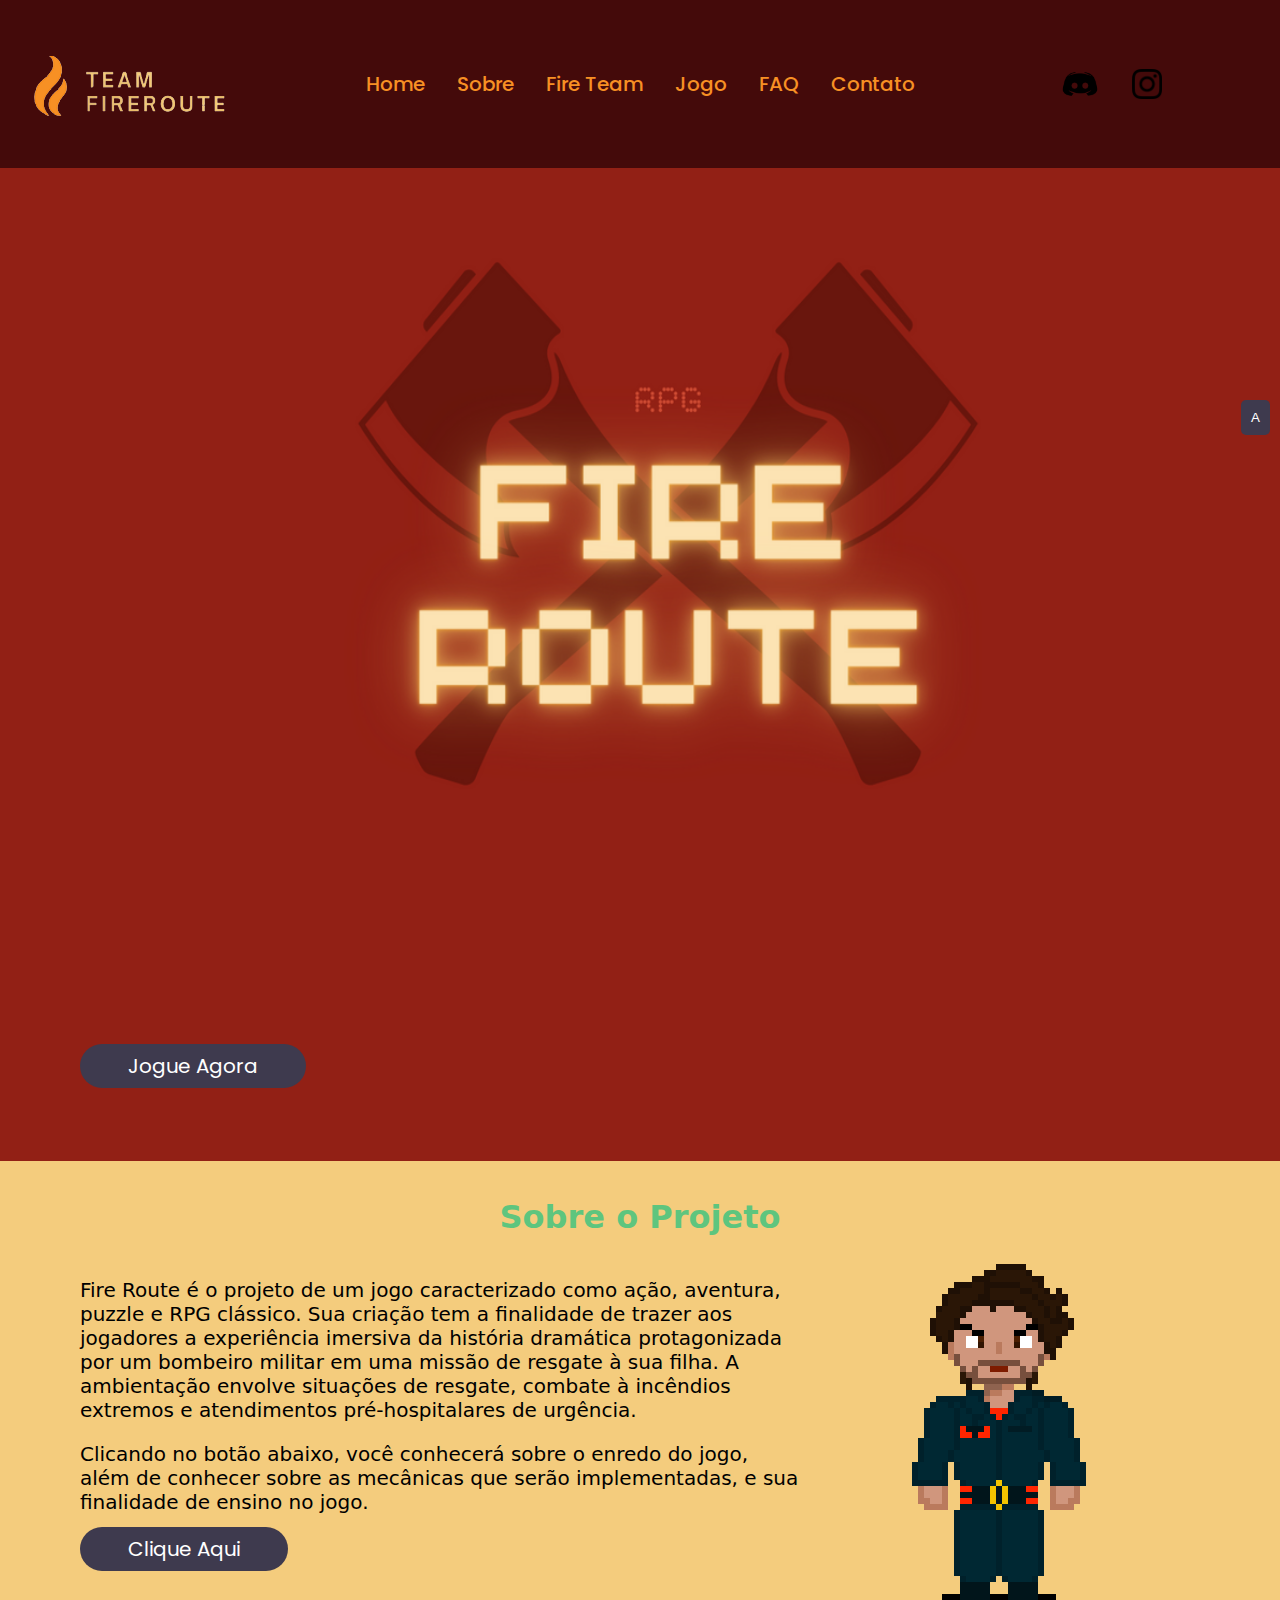
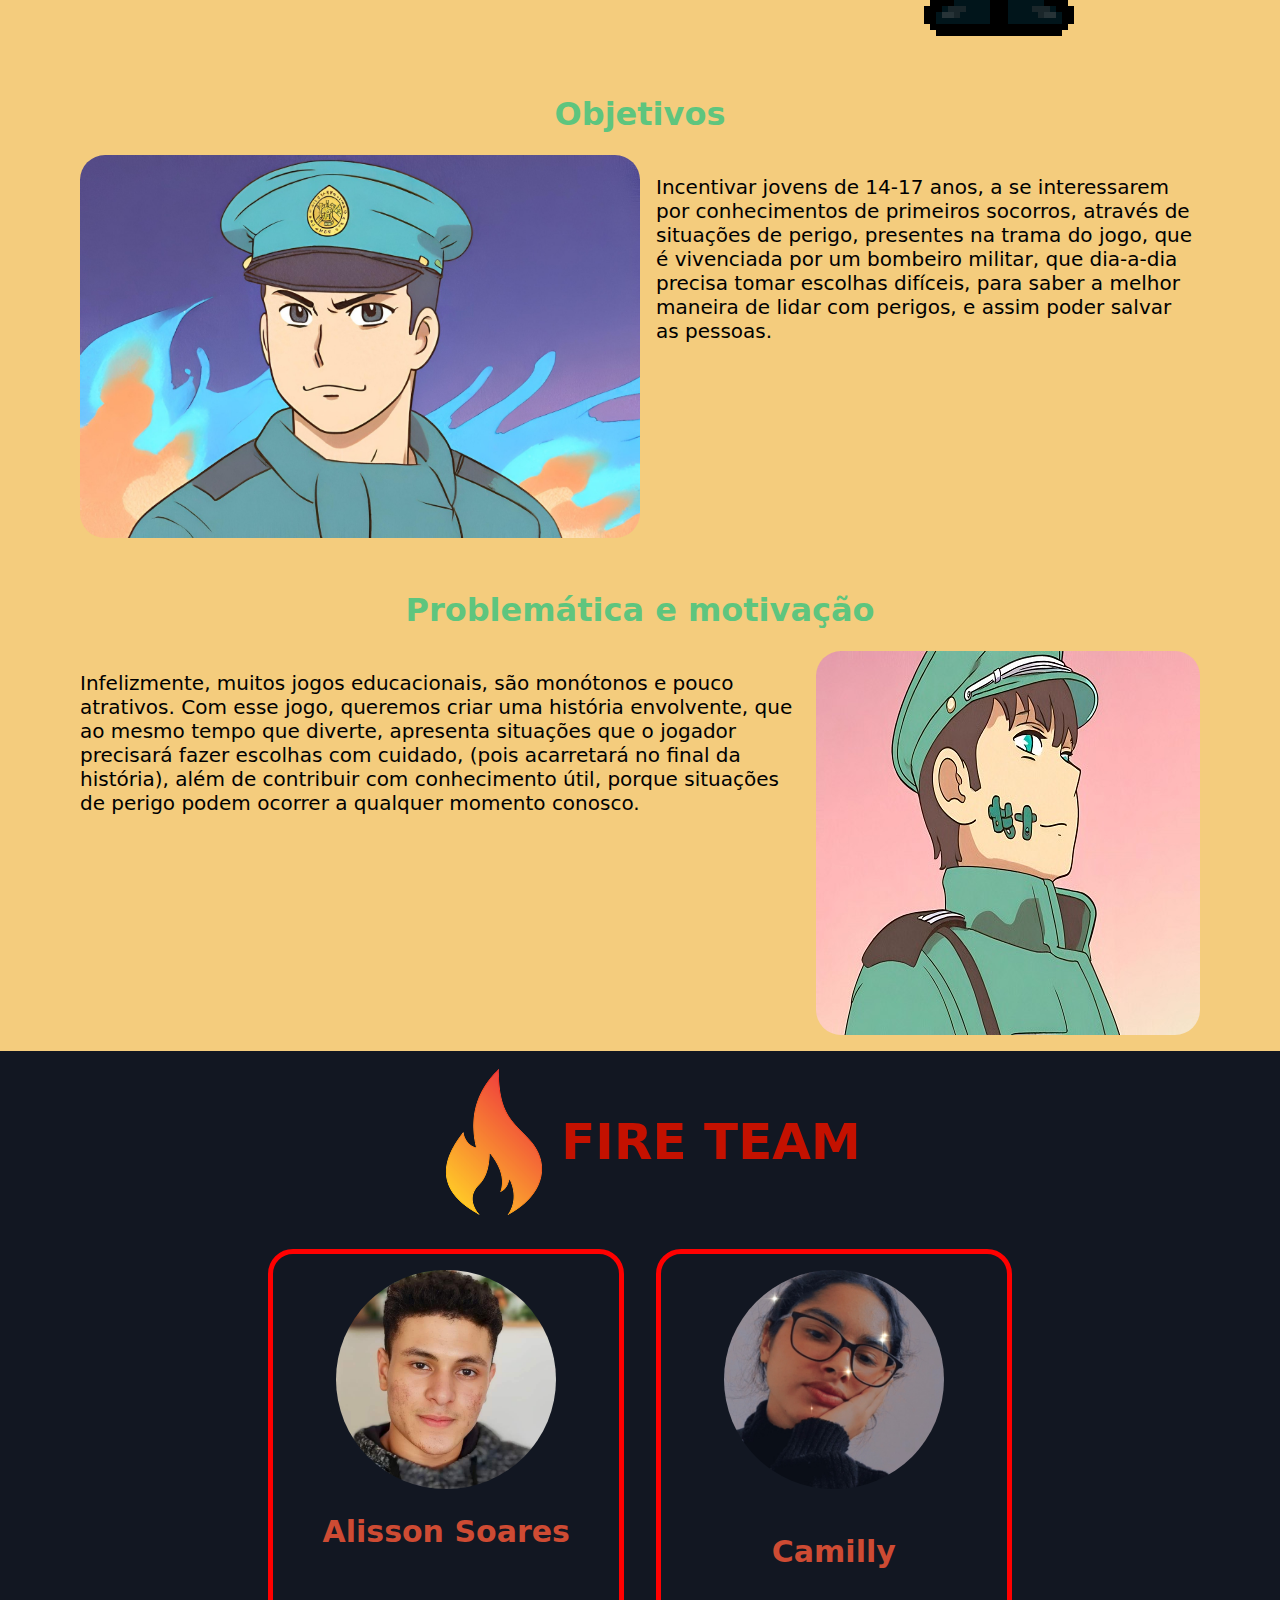
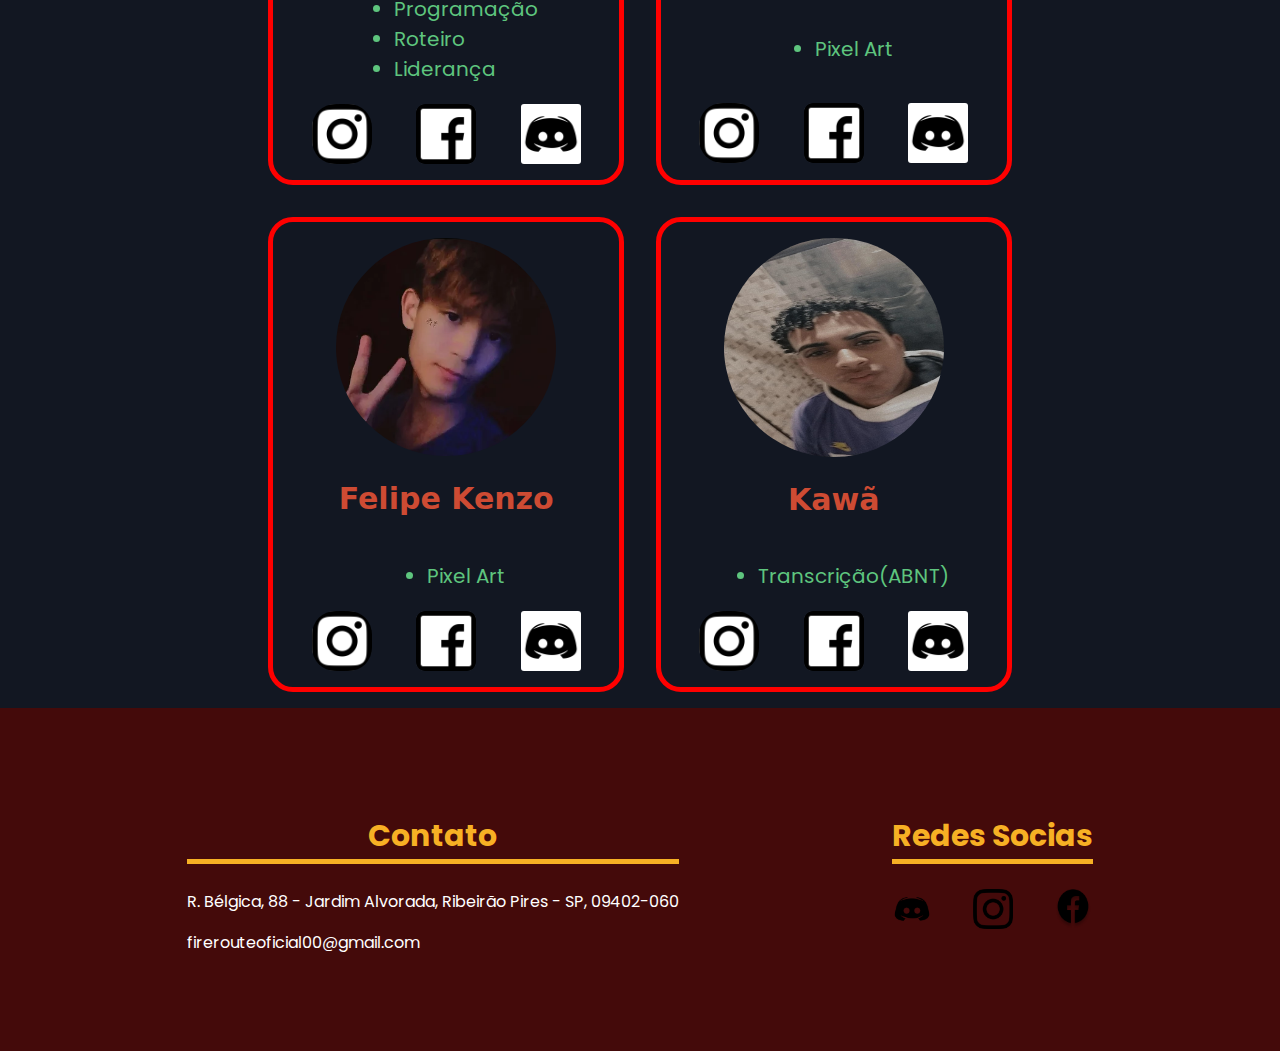
==== index.html @ cf3377cc "Add files via upload" ====
<!DOCTYPE html>
<html lang="pt-br">
<head>
    <meta charset="UTF-8">
    <meta name="viewport" content="width=device-width, initial-scale=1.0">
    <link href='https://unpkg.com/boxicons@2.1.4/css/boxicons.min.css' rel='stylesheet'>
    <link rel="stylesheet" type="text/css" href="styles.css">
    <!--CSS GERAL-->
    <link rel="stylesheet" type="text/css" href="GeneralCss.css">

    <title>Fire Route - Home</title>
</head>
<body>
    <header>
        <!--HOME-->
        <nav class="navigation">
            <!--Logo-->
            <img class="logo" src="./img/7.png" alt="logo">
            
            <ul class="nav-menu">
                <li class="nav-item"><a href="index.html">Home</a></li>
                <li class="nav-item"><a href="./sobre/sobre.html">Sobre</a></li>
                <li class="nav-item"><a href="#time">Fire Team</a></li>
                <li class="nav-item"><a href="https://gx.games/pt-br/games/mrpgy4/fire-route/tracks/daaaab61-e8d7-4c6b-9e4e-8dacef0779ef/">Jogo</a></li>
                <li class="nav-item"><a href="./faq/faq.html">FAQ</a></li>
                <li class="nav-item"><a href="./contato/contato.html">Contato</a></li>
            </ul>
                    
                        <div class="menu-redes">
                            <img class="redes" src="./img/discordia.png"/>
            
                            <img class="redes i" src="./img/instagram.png"/>
                        </div>


                        <div class="menu-hamburguer">
                            <span class="bar"></span>
                            <span class="bar"></span>
                            <span class="bar"></span>   
                        </div> 
                    
            </nav>
    </header>

   

    <main>
       
        <div class="banner">
            <img class="img-banner" src="./img/9.png"/>

            <!--BOTÃO: JOGAR-->

            <a class="botao-jogar" href="https://gx.games/pt-br/games/mrpgy4/fire-route/tracks/daaaab61-e8d7-4c6b-9e4e-8dacef0779ef/">Jogue Agora</a>
            
        </div>

        
        <section id="sobre">
            <h1 class="titulo-sobre">Sobre o Projeto</h1>

        <!--Aumentar FONTE-->
            <button id="main-button">A</button>
            <div class="btn-container" id="button-container">
                
                <button id="increase-font" title="Aumentar fonte">A +</button>
                <button  id="decrease-font" title="Diminuir fonte">A -</button>
            </div>
            
           
    

            <div class="sobre">
                <div class="content-sobre">
                    <p>Fire Route é o projeto de um jogo caracterizado como ação, aventura, puzzle e RPG clássico. Sua criação tem a finalidade de trazer aos jogadores a experiência imersiva da história dramática protagonizada por um bombeiro militar em uma missão de resgate à sua filha. A ambientação envolve situações de resgate, combate à incêndios extremos e atendimentos pré-hospitalares de urgência.
                    </p>
                    
                    <p>
                        Clicando no botão abaixo, você conhecerá sobre o enredo do jogo, além de conhecer sobre as mecânicas que serão implementadas, e sua finalidade de ensino no jogo.
                    </p>


                <!--BOTÃO: CLIQUE AQUI-->

                    <a class="botao" href="./Sobre/index.html">Clique Aqui</a>
                </div>

                <img src="./img/image.png"/>

            </div>
        </section>

        <section id="objetivos">
            <h1 class="titulo-sobre">Objetivos</h1>
            
            <div class="sobre">
                
                <img class="objetivo" src="./img/objetivo.jpeg"/>
                
                <div class="content-sobre">
                    <p>Incentivar jovens de 14-17 anos, a se interessarem por  conhecimentos de primeiros socorros, através de situações de perigo, presentes na trama do jogo, que é vivenciada por um bombeiro militar, que dia-a-dia precisa tomar escolhas difíceis, para saber a melhor maneira de lidar com perigos, e assim poder salvar as pessoas.</p>
                </div>
            </div>
        </section>

        <section id="problematica">
            <h1 class="titulo-sobre">Problemática e motivação</h1>
            
            <div class="sobre">
                <div class="content-sobre">
                    <p>Infelizmente, muitos jogos educacionais, são monótonos e pouco atrativos. Com esse jogo, queremos criar uma história envolvente, que ao mesmo tempo que diverte, apresenta situações que o jogador precisará fazer escolhas com cuidado, (pois acarretará no final da história), além de contribuir com conhecimento útil, porque situações de perigo podem ocorrer a qualquer momento conosco.
                    </p>

                </div>

                <img class="tamanho" src="./img/q5NcPkLJvwg60qgkcwYMGa.jpg"/>

            </div>
        </section>
        
        <section id="time">
            <div class="titulo-content">
                <img src="./img/5.png"/>

                <h1 class="titulo">FIRE TEAM</h1>
            </div>

            <div class="time">
                <div class="card">
                    <img class="foto-m" src="./img/alisson.jpeg" alt=""/>
                    <h2 class="nome">Alisson Soares</h2>

                    <ul class="competencias">
                        <li>Programação</li>
                        <li>Roteiro</li>
                        <li>Liderança</li>
                    </ul>

                    <div class="midias">
                        <img class="m i-midia" src="./img/inst.png" alt="">
                        <img class="m f-midia" src="./img/facee.png" alt="">
                        <img class="m d-disc" src="./img/discor.png" alt="">
                    </div>
                </div>

                <div class="card">
                    <img class="foto-m" src="./img/membros/camilly.jpg" alt=""/>
                    <h2 class="nome">Camilly</h2>

                    <ul class="competencias">
                        <li>Pixel Art</li>
                    </ul>

                    <div class="midias">
                        <img class="m i-midia" src="./img/inst.png" alt="">
                        <img class="m f-midia" src="./img/facee.png" alt="">
                        <img class="m d-disc" src="./img/discor.png" alt="">
                    </div>
                </div>

                <div class="card">
                    <img class="foto-m" src="./img/membros/Felipe.png" alt=""/>
                    <h2 class="nome">Felipe Kenzo</h2>

                    <ul class="competencias">
                        <li>Pixel Art</li>
                    </ul>

                    <div class="midias">
                        <img class="m i-midia" src="./img/inst.png" alt="">
                        <img class="m f-midia" src="./img/facee.png" alt="">
                        <img class="m d-disc" src="./img/discor.png" alt="">
                    </div>
                </div>

                <div class="card">
                    <img class="foto-m" src="./img/kawa.jpeg" alt=""/>
                    <h2 class="nome">Kawã</h2>

                    <ul class="competencias">
                        <li>Transcrição(ABNT)</li>
                    </ul>

                    <div class="midias">
                        <img class="m i-midia" src="./img/inst.png" alt="">
                        <img class="m f-midia" src="./img/facee.png" alt="">
                        <img class="m d-disc" src="./img/discor.png" alt="">
                    </div>
                </div>
            </div>
        </section>
    </main>

    <footer>
        <div class="content-footer">
            <div class="contato">
                <h2 class="titulo-footer">Contato</h2>

                <p class="text-footer">R. Bélgica, 88 - Jardim Alvorada, Ribeirão Pires - SP, 09402-060</p>
                <p class="text-footer">firerouteoficial00@gmail.com</p>
            </div>

            <div class="redes-footer">
                <h2 class="titulo-footer">Redes Socias</h2>
                <div class="icon">
                    <img class="redes fm" src="./img/discordia.png" alt="">
                    <img class="redes fm" src="./img//instagram.png" alt="">
                    <img class="redes fm" src="./img/face.png" alt="">
                </div>
            </div>
        </div>
    </footer>


    <script src="script.js"></script>
</body>
</html>
---- styles.css ----
@import url('https://fonts.googleapis.com/css2?family=Poppins:wght@300;400;500;600;700&display=swap');




/*PÁGINA HOME*/


html, body{
    margin: 0 auto;
    padding: 0;
    font-family: 'Poppins', sans-serif;
    overflow-x: hidden; /*remover scrool horizontal*/
  
}

*{
    
    text-decoration: none;
}

/*NAVIGATION*/


.navigation{
    
    display: flex;
    align-items: center;
    justify-content: space-between;
    background-color: #440A0A;
    width: 100%;
    padding: 2rem 0 2rem 2rem;
    position: fixed;

}




section{
    padding: 1rem 5rem;
    background-color: #F4CC7D;
}


.navigation .logo{
    width: 200px;
    height: 69px;
    
}

.navigation ul{
    display: flex;
    list-style: none;
    align-items: center;
    gap: 2rem;
}


/*MENU OPTIONS*/
.navigation .nav-item a{
    color: #F79024;
    font-size: 20px;
    font-weight: 500;
    transition: all 0.5s;
    right: -100%;
    
}

.navigation .nav-item a:hover{
    color:#5EC57E;
}

.menu-hamburguer{
    cursor: pointer;
    display: none;
}
/*MENU HAMBURGUER*/
.menu-hamburguer .bar{
    display: block;
    width: 20px;
    height: 3px;
    border-radius: 3px;
    background: #5EC57E;
    margin: 5px auto;
    transition: all 0.3s;
    
} 

.menu-redes{
    display: flex;
    align-items: center;
    margin: 0 20px;
    gap: 2rem;
    margin-right: 150px;
    padding: 2rem 0 2rem 2rem;
}

.redes{
    width: 40px;
    height: 40px;
    
}

.i{
    width: 30px;
    height: 30px;
}

@media only screen and (max-width: 998px){
 
   .menu-redes{
        
        margin-left: auto;
   }

   .navigation{
        padding: 18px 20px;
   }

    
    .menu-hamburguer{
        display: block;
        margin-right: 100px;
        gap: 2rem;
    }

    .menu-hamburguer.ativo .bar:nth-child(1){
        transform: translateY(8px) rotate(45deg);
    }

    .menu-hamburguer.ativo .bar:nth-child(2){
        opacity: 0;
    }

    .menu-hamburguer.ativo .bar:nth-child(3){
        transform: translateY(-8px) rotate(-45deg);
    }

    .nav-menu {
        position: fixed;
        right: -100%;
        top: 70px;
        width: -100%;
        height: 100%;
        flex-direction: column;
        background: #440A0A;
        gap: -10px;
        transition:  0.3s;
        margin: 50px 0;
        /*padding: 10px 20px;  tentativa de espacamento pro texto fica separado quando diminuir a tela*/
    }

    .nav-menu.ativo{
        right: 0;
        width: 50%;
    }
    .nav-item{
        margin: 16px 0 ;
    }

    


} 



@media (max-width: 785px){
    .navigation{
        padding: 18px 20px;
        
    }
   
   
}



.img-banner{
    width: 100%;
    height: 100vh;
    padding: 2rem 0;
    z-index: 2;
}

.banner{
    background: #922015;
    padding: 5rem;
}

.botao-jogar{ 

    padding: 0.5rem 3rem;
    font-size: 20px;
    border-radius: 25px;
    border: none;
    background-color: #3E3A4E;
    color: #fff;
    
 }



   
 .botao-jogar:hover{
        cursor: pointer;
 }


.titulo-sobre{
    text-align: center;
    font-family: system-ui, -apple-system, BlinkMacSystemFont, 'Segoe UI', Roboto, Oxygen, Ubuntu, Cantarell, 'Open Sans', 'Helvetica Neue', sans-serif;
    font-size: 2rem;
    color: #5EC57E;
}

.sobre{
    display: flex;
    gap: 1rem;
}

.content-sobre{
    margin: 0 auto;
}

.content-sobre p {
    font-family: system-ui, -apple-system, BlinkMacSystemFont, 'Segoe UI', Roboto, Oxygen, Ubuntu, Cantarell, 'Open Sans', 'Helvetica Neue', sans-serif;
    font-size: 20px;
}

.botao{
    padding: 0.5rem 3rem;
    margin-top: 2rem;
    font-size: 20px;
    border-radius: 25px;
    border: none;
    background-color: #3E3A4E;
    color: #fff;
}
.botao:hover{
    cursor: pointer;
}

.tamanho{
    border-radius: 25px;
}

.objetivo{
    width: 50%;
    border-radius: 25px;
}

#time{
    background-color: #121722;
}

.titulo-content{
    display: flex;
    justify-content: center;
    align-items: center;
    gap: 1rem;
    margin-bottom: 2rem;
}
.titulo{
    font-size: 50px;
    font-family: system-ui, -apple-system, BlinkMacSystemFont, 'Segoe UI', Roboto, Oxygen, Ubuntu, Cantarell, 'Open Sans', 'Helvetica Neue', sans-serif;
    color: #C41100;
}

.time{
    display: flex;
    flex-wrap: wrap;
    justify-content: center;
    gap: 2rem;
}

.card{
    width: 28%;
    padding: 1rem;
    border: 5px solid red;
    border-radius: 25px;
    display: flex;
    flex-direction: column;
    align-items: center;
    justify-content: space-between;
}

.foto-m{
    width: 70%;
    border-radius: 50%;
}
.nome{
    font-size: 30px;
    color: #CE4B33;
    font-family: system-ui, -apple-system, BlinkMacSystemFont, 'Segoe UI', Roboto, Oxygen, Ubuntu, Cantarell, 'Open Sans', 'Helvetica Neue', sans-serif;   
}

.competencias{
    color: #5EC57E;
    font-size: 20px;

    font-family: 'Poppins', sans-serif;
}

.midias{
    display: flex;
    justify-content: space-around;
    width: 100%;

}
.m{
    width: 60px;
    height: 60px;
}

/*Arredondamento de mídias*/
.i-midia{
    border-radius: 39%;
}

.f-midia{
    border-radius: 15%;
}

.d-disc{
    border-radius: 5%;
}

footer{
    padding: 5rem;
    background-color: #440A0A;
}

.content-footer{
    display: flex;
    justify-content: space-around;
}

.titulo-footer{
    color: #F7B024;
    font-size: 30px;
    text-align: center;
    
    border-bottom: #F7B024 solid 5px;
}

.text-footer{
    color: #fff;
}

.icon{
    display: flex;
    justify-content: space-between;
}


@media( max-width:868px) {
    .sobre{
        flex-direction: column;
    }
    .time{
        flex-direction: column;
    }
    .card{
        width: 100%;
    }
    .content-footer{
        flex-direction: column;
        gap: 2rem;
    }
    .icon{
        flex-direction: column;
        align-items: center;
        gap: 2rem;
    }
    .fm{
        width: 70px;
        height: 70px;
    }
}
---- GeneralCss.css ----
/*Arquivo de css presente em várias páginas */

/*Acessibilidade*/

 /* Estilo para os botões de aumentar e diminuir */
 .btn-container {
    display: flex;
    flex-direction: column;
    position: absolute;
    top: 450px;
    right: -100px; /* Posição inicial escondida */
    background-color: #f1f1f1;
    padding: 10px;
    border-radius: 5px;
    transition: right 0.3s ease-in-out;
    position: fixed;
  }

  .show {
    right: 0;
  }

  #main-button {
    position: fixed;
    top: 400px;
    right: 10px;
    padding: 10px;
    border: none;
    background-color: #3E3A4E;
    color: white;
    border-radius: 5px;
    cursor: pointer;
  }

  /* Estilo para os botões de aumentar e diminuir */
  .btn-container button {
    margin-bottom: 5px;
    border: none;
    background: none;
    color: #333;
    cursor: pointer;
    
  }



  /*FORMULARIO DE CONTATO*/

  .container {
    width: 50%;
    margin: 50px auto;
    background-color: #121722; 
    padding: 20px;
    border-radius: 30px;
    box-shadow: 0 0 10px rgba(0, 0, 0, 0.1);
    margin-top: 18%;
    font-family: 'Poppins', sans-serif;
  }
  
  
  .form-group {
    margin-bottom: 15px;
    margin-top: 40px;
  }
  
  label {
    display: block;
    font-weight: bold;
    margin-top: 5%;
    color: #ccc;
  }
  
  input[type="text"],
  input[type="email"],
  textarea {
    width: 100%;
    padding: 8px;
    border-radius: 3px;
    border: 1px solid #ccc;
  
  }
  
  button {
    padding: 10px 20px;
    background-color: #007bff;
    color: #fff;
    border: none;
    border-radius: 3px;
    cursor: pointer;
  
  }
  
  button:hover {
    background-color: #0056b3;
  }
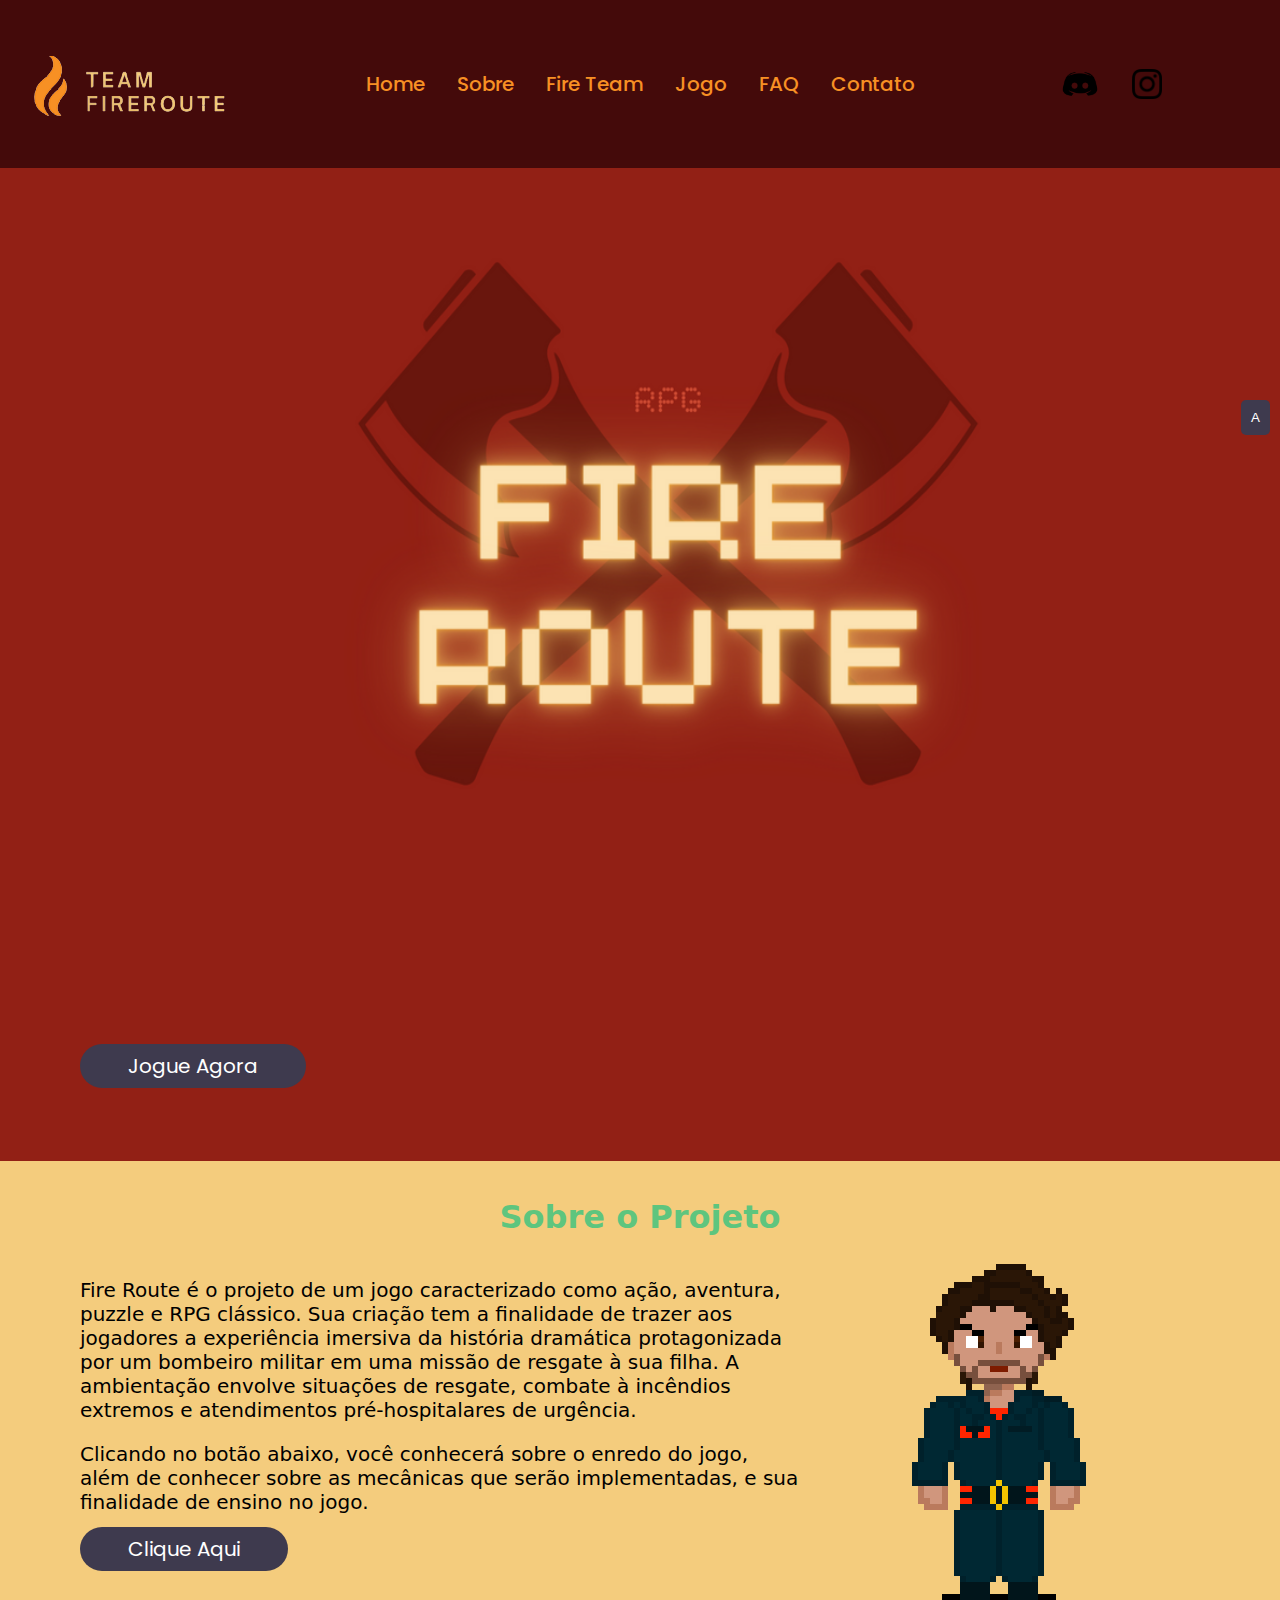
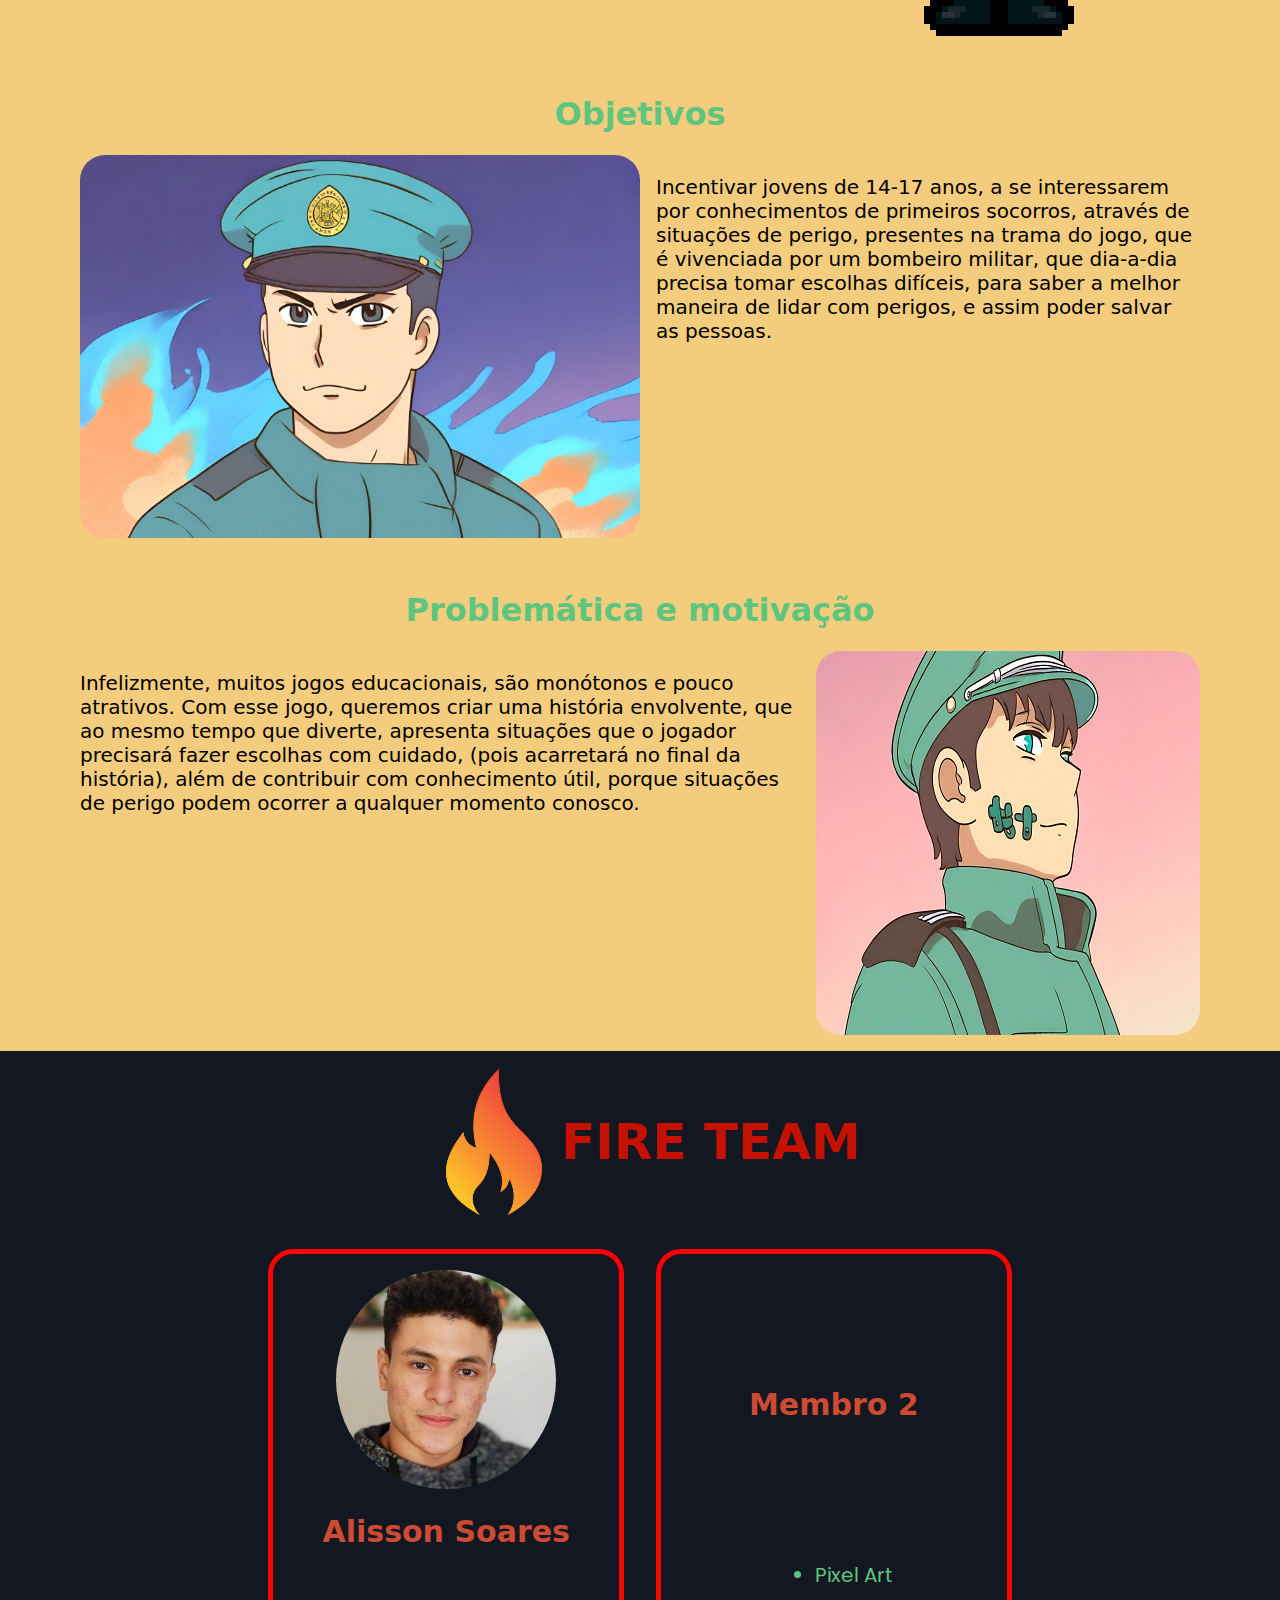
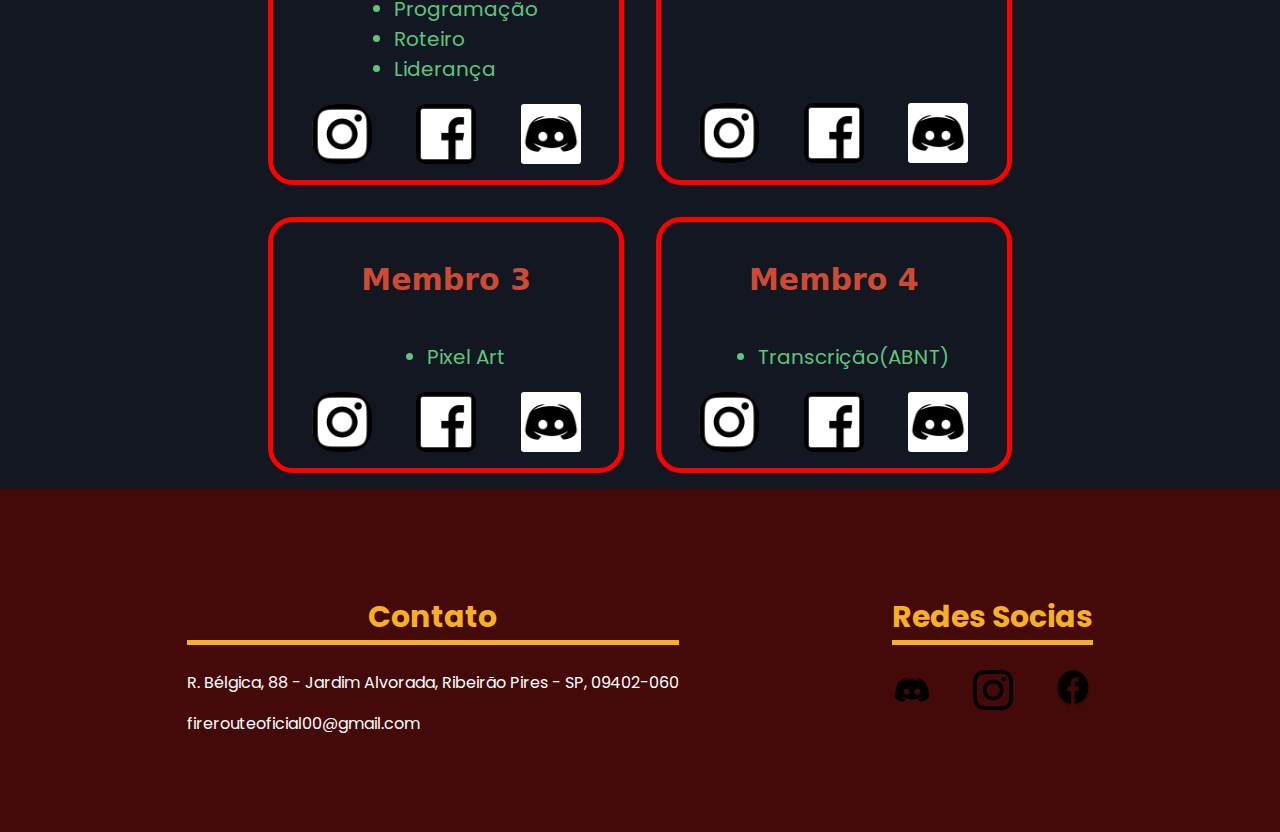
==== commit 9db733b6: "Retirando foto dos membros.html" ====
--- a/index.html
+++ b/index.html
@@ -144,8 +144,8 @@
                 </div>
 
                 <div class="card">
-                    <img class="foto-m" src="./img/membros/camilly.jpg" alt=""/>
-                    <h2 class="nome">Camilly</h2>
+                    <img class="foto-m" src="./img/membros/foto.png" alt=""/>
+                    <h2 class="nome">Membro 2</h2>
 
                     <ul class="competencias">
                         <li>Pixel Art</li>
@@ -159,8 +159,8 @@
                 </div>
 
                 <div class="card">
-                    <img class="foto-m" src="./img/membros/Felipe.png" alt=""/>
-                    <h2 class="nome">Felipe Kenzo</h2>
+                    <img class="foto-m" src="./img/membros/foto.png" alt=""/>
+                    <h2 class="nome">Membro 3</h2>
 
                     <ul class="competencias">
                         <li>Pixel Art</li>
@@ -174,8 +174,8 @@
                 </div>
 
                 <div class="card">
-                    <img class="foto-m" src="./img/kawa.jpeg" alt=""/>
-                    <h2 class="nome">Kawã</h2>
+                    <img class="foto-m" src="./img/membros/foto.png" alt=""/>
+                    <h2 class="nome">Membro 4</h2>
 
                     <ul class="competencias">
                         <li>Transcrição(ABNT)</li>
@@ -214,4 +214,4 @@
 
     <script src="script.js"></script>
 </body>
-</html>+</html>
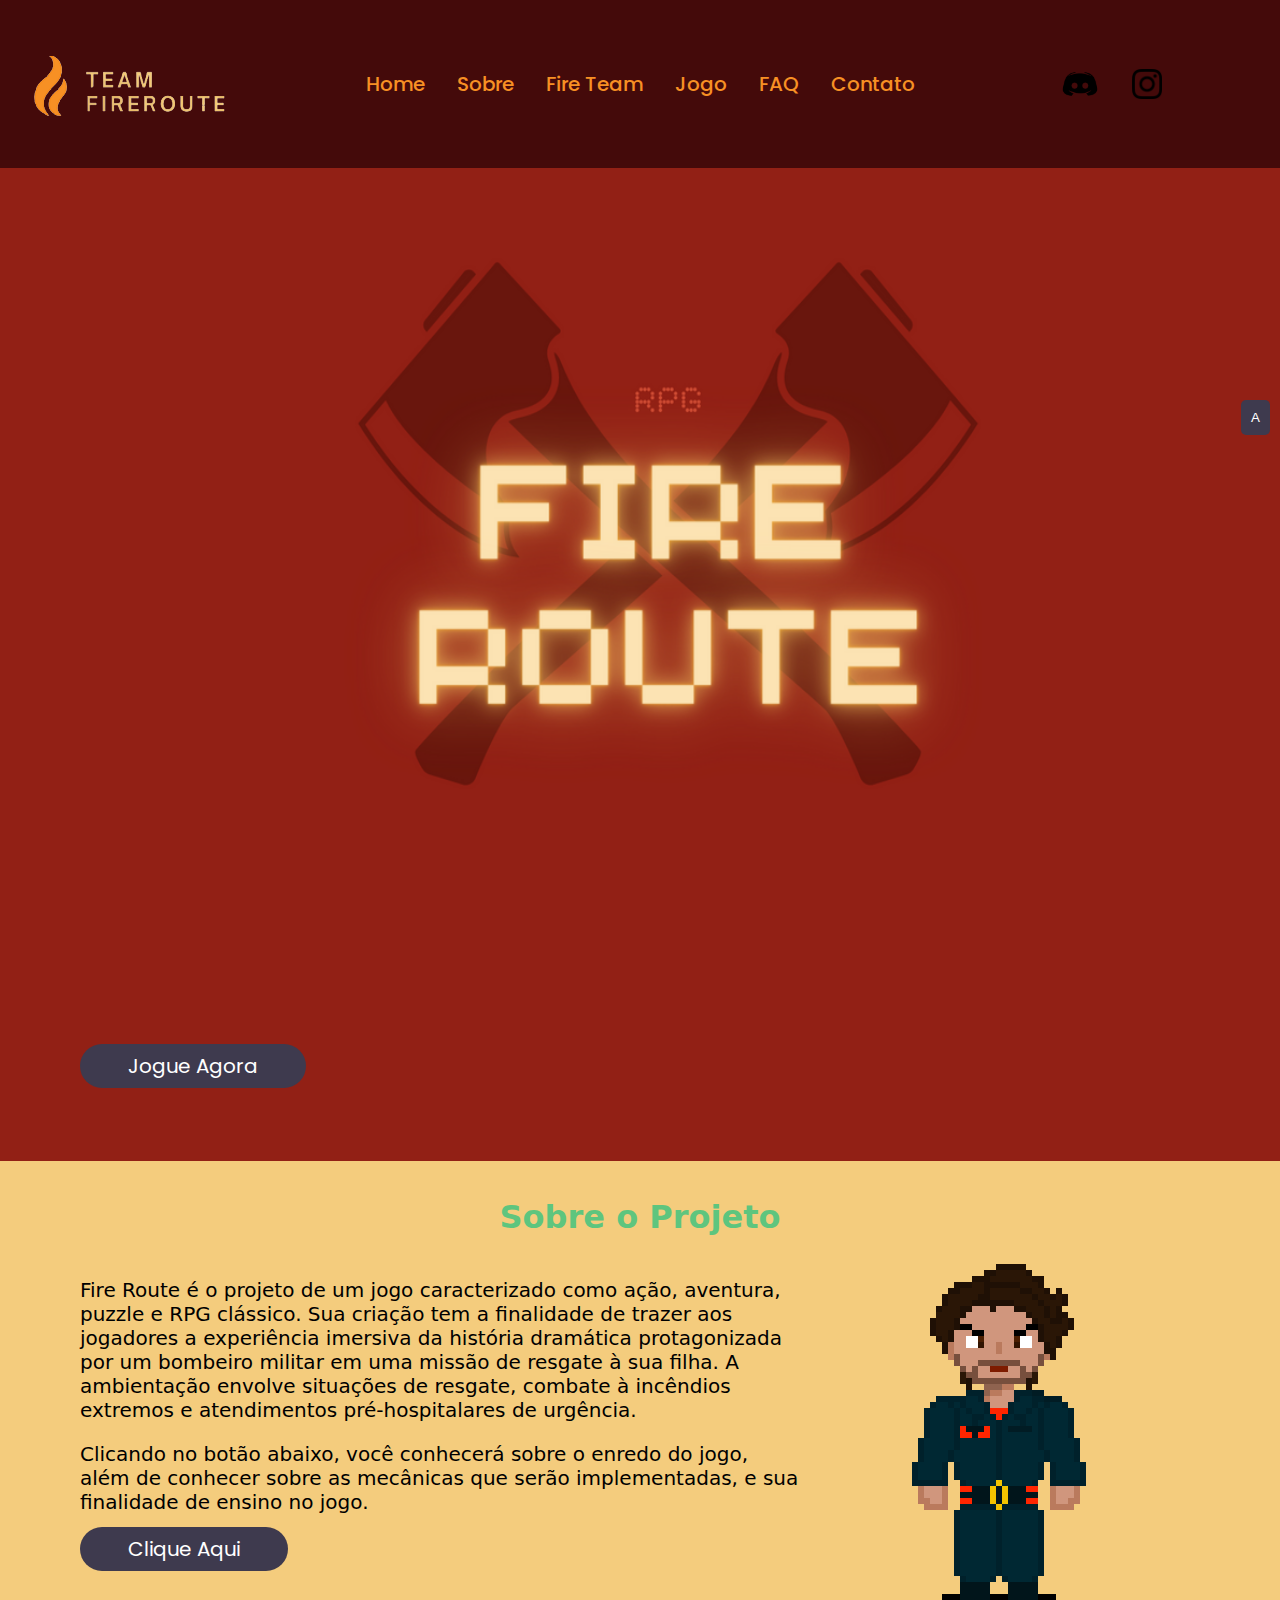
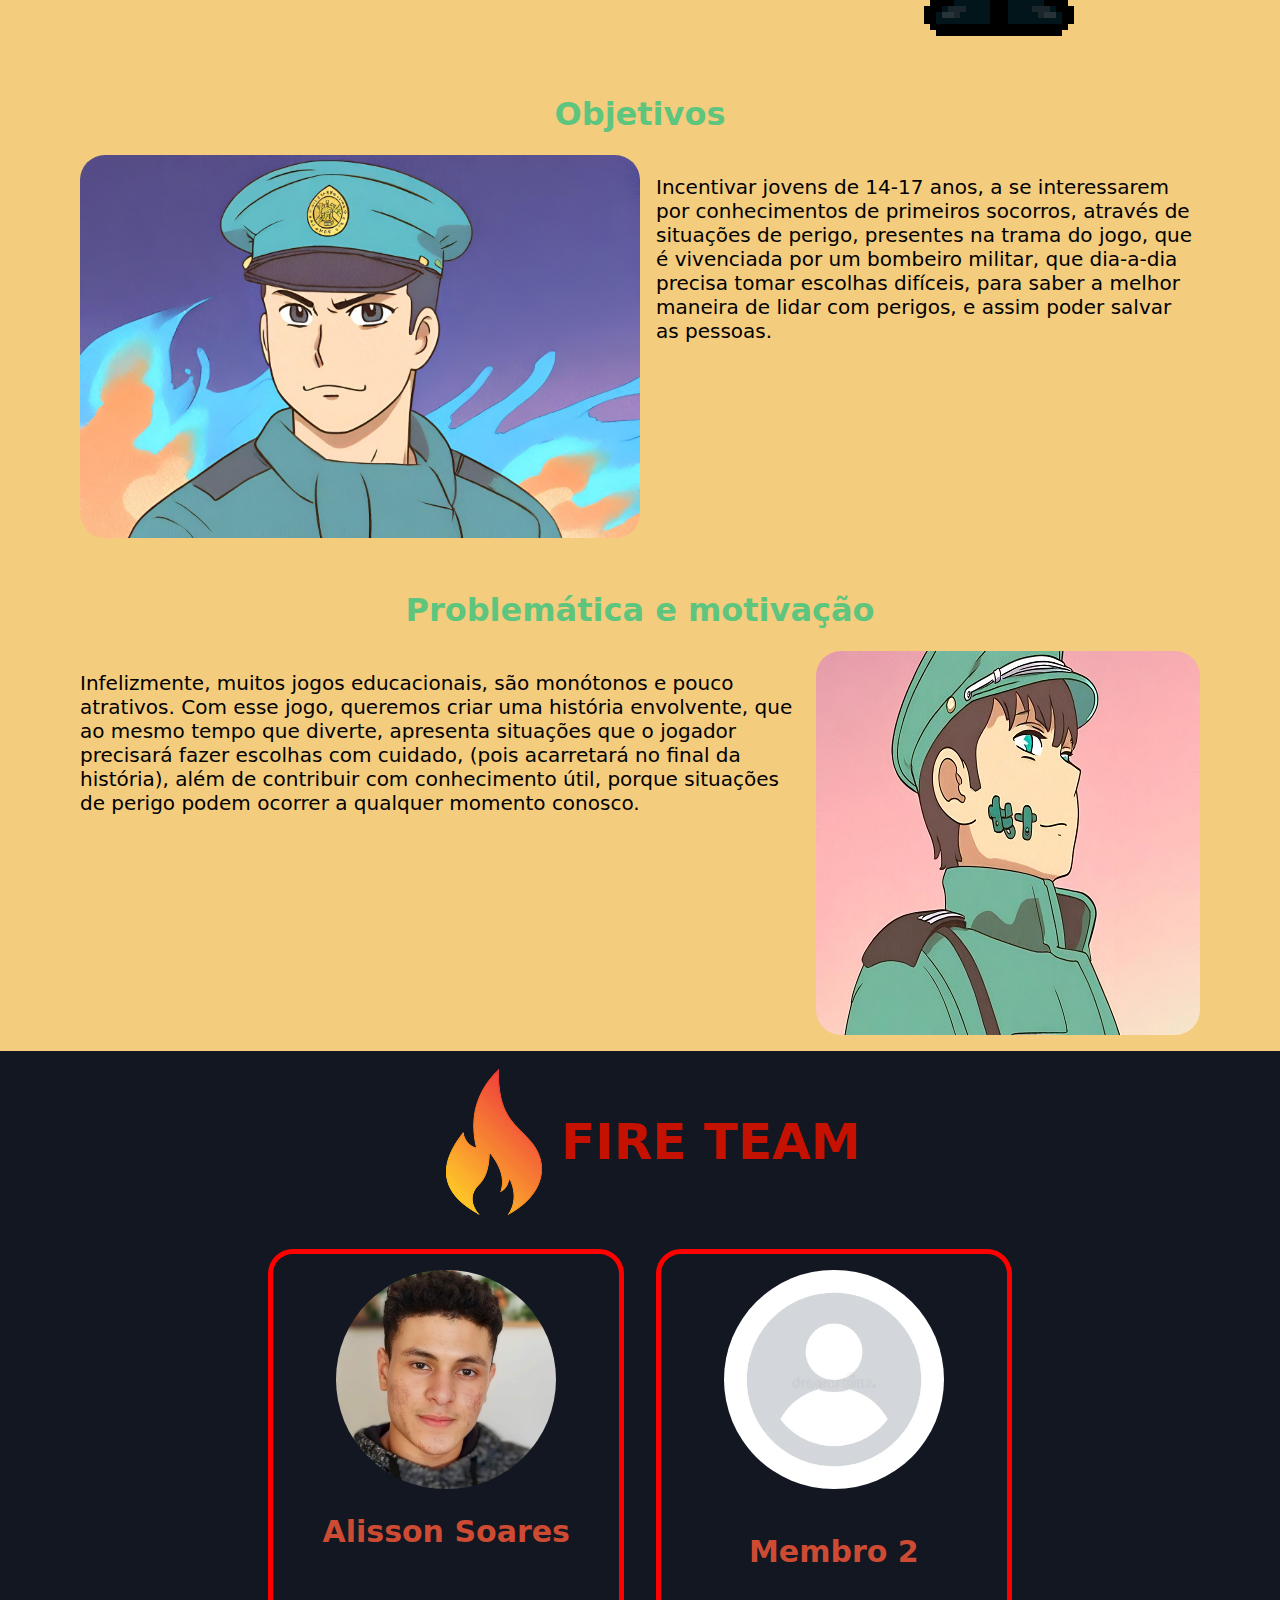
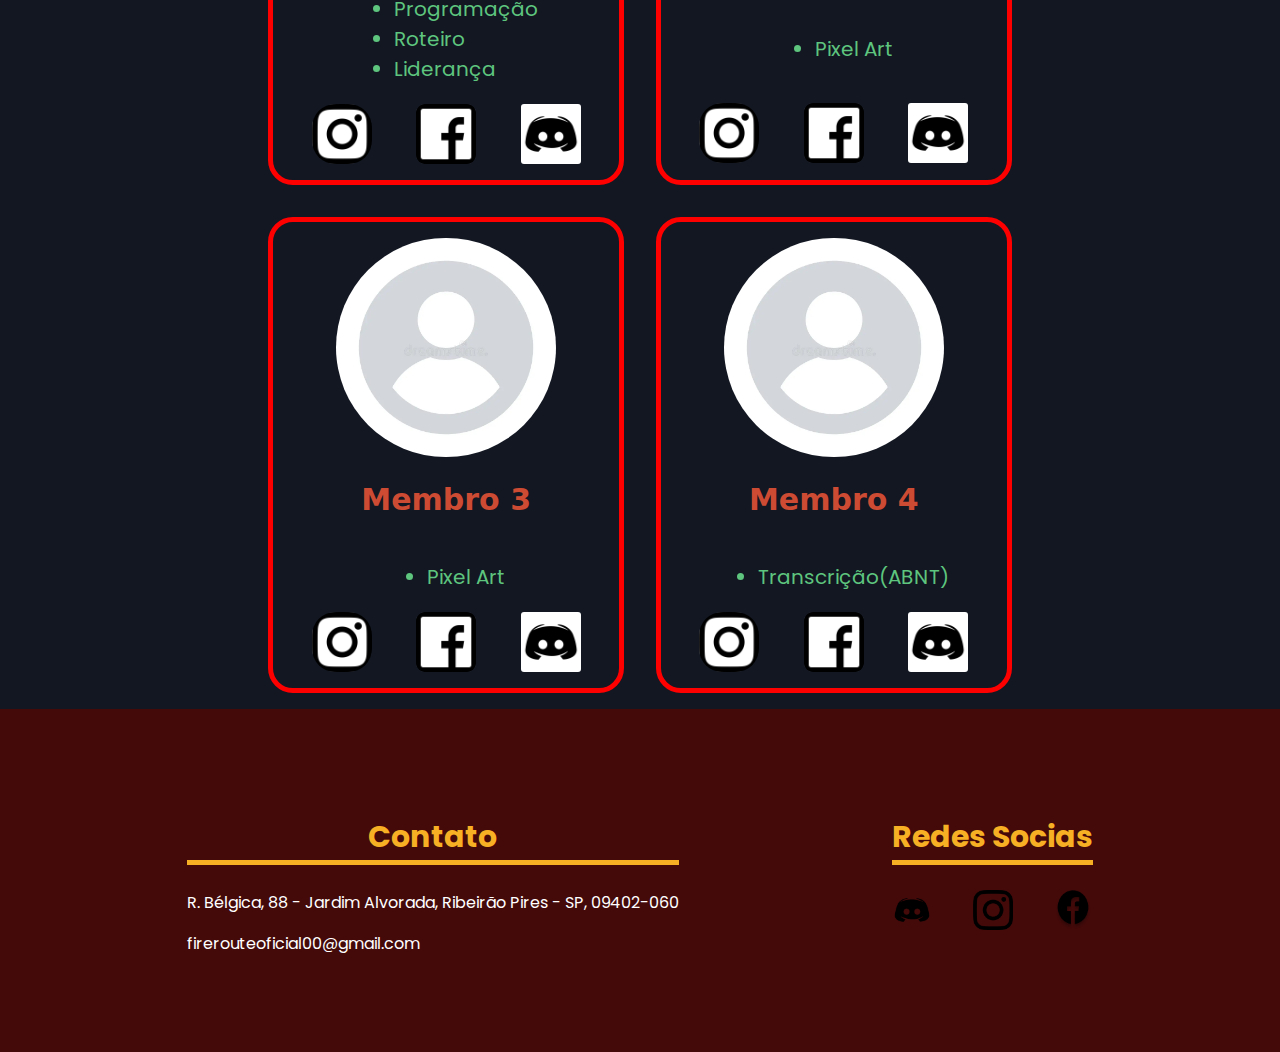
==== commit 6430bd1d: "Add files via upload" ====
--- a/index.html
+++ b/index.html
@@ -82,7 +82,7 @@
 
                 <!--BOTÃO: CLIQUE AQUI-->
 
-                    <a class="botao" href="./Sobre/index.html">Clique Aqui</a>
+                    <a class="botao" href="./sobre/sobre.html">Clique Aqui</a>
                 </div>
 
                 <img src="./img/image.png"/>
@@ -214,4 +214,4 @@
 
     <script src="script.js"></script>
 </body>
-</html>
+</html>--- a/GeneralCss.css
+++ b/GeneralCss.css
@@ -50,7 +50,7 @@
     width: 50%;
     margin: 50px auto;
     background-color: #121722; 
-    padding: 20px;
+    padding: 50px;
     border-radius: 30px;
     box-shadow: 0 0 10px rgba(0, 0, 0, 0.1);
     margin-top: 18%;
